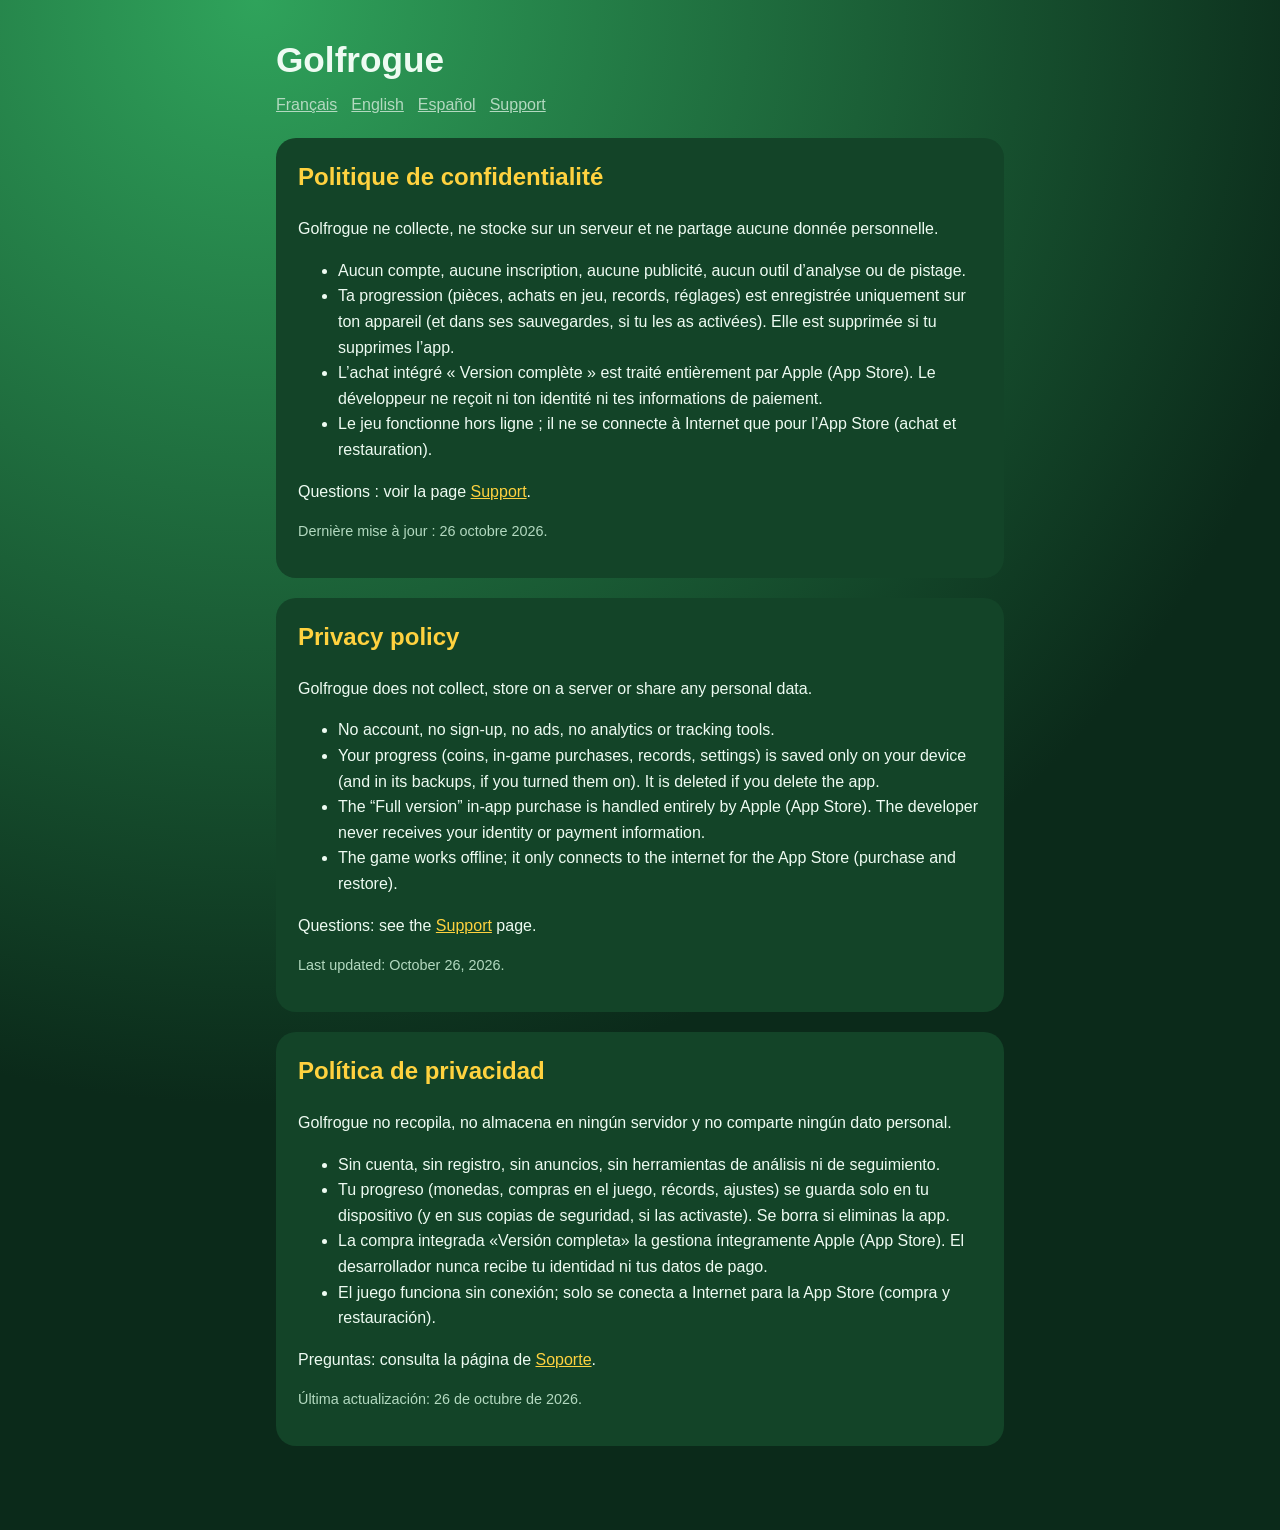
==== privacy.html @ e6b210a2 "Create privacy.html" ====
<!doctype html>
<html lang="fr">
<head>
<meta charset="utf-8">
<meta name="viewport" content="width=device-width, initial-scale=1">
<title>Golfrogue · Confidentialité / Privacy / Privacidad</title>
<link rel="stylesheet" href="style.css">
</head>
<body>
<main>
<h1>Golfrogue</h1>
<nav><a href="#fr">Français</a><a href="#en">English</a><a href="#es">Español</a><a href="index.html">Support</a></nav>

<section id="fr">
<h2>Politique de confidentialité</h2>
<p>Golfrogue ne collecte, ne stocke sur un serveur et ne partage aucune donnée personnelle.</p>
<ul>
<li>Aucun compte, aucune inscription, aucune publicité, aucun outil d’analyse ou de pistage.</li>
<li>Ta progression (pièces, achats en jeu, records, réglages) est enregistrée uniquement sur ton appareil (et dans ses sauvegardes, si tu les as activées). Elle est supprimée si tu supprimes l’app.</li>
<li>L’achat intégré « Version complète » est traité entièrement par Apple (App Store). Le développeur ne reçoit ni ton identité ni tes informations de paiement.</li>
<li>Le jeu fonctionne hors ligne ; il ne se connecte à Internet que pour l’App Store (achat et restauration).</li>
</ul>
<p>Questions : voir la page <a href="index.html">Support</a>.</p>
<p class="muted">Dernière mise à jour : 26 octobre 2026.</p>
</section>

<section id="en">
<h2>Privacy policy</h2>
<p>Golfrogue does not collect, store on a server or share any personal data.</p>
<ul>
<li>No account, no sign-up, no ads, no analytics or tracking tools.</li>
<li>Your progress (coins, in-game purchases, records, settings) is saved only on your device (and in its backups, if you turned them on). It is deleted if you delete the app.</li>
<li>The “Full version” in-app purchase is handled entirely by Apple (App Store). The developer never receives your identity or payment information.</li>
<li>The game works offline; it only connects to the internet for the App Store (purchase and restore).</li>
</ul>
<p>Questions: see the <a href="index.html">Support</a> page.</p>
<p class="muted">Last updated: October 26, 2026.</p>
</section>

<section id="es">
<h2>Política de privacidad</h2>
<p>Golfrogue no recopila, no almacena en ningún servidor y no comparte ningún dato personal.</p>
<ul>
<li>Sin cuenta, sin registro, sin anuncios, sin herramientas de análisis ni de seguimiento.</li>
<li>Tu progreso (monedas, compras en el juego, récords, ajustes) se guarda solo en tu dispositivo (y en sus copias de seguridad, si las activaste). Se borra si eliminas la app.</li>
<li>La compra integrada «Versión completa» la gestiona íntegramente Apple (App Store). El desarrollador nunca recibe tu identidad ni tus datos de pago.</li>
<li>El juego funciona sin conexión; solo se conecta a Internet para la App Store (compra y restauración).</li>
</ul>
<p>Preguntas: consulta la página de <a href="index.html">Soporte</a>.</p>
<p class="muted">Última actualización: 26 de octubre de 2026.</p>
</section>
</main>
</body>
</html>
---- style.css ----
:root { --bg: #0b2a1a; --card: #134428; --text: #eefbf2; --muted: #b3d9c0; --accent: #ffd23f; }
* { box-sizing: border-box; }
body { margin: 0; background: radial-gradient(circle at 20% 0%, #2fa35b, var(--bg) 60%); color: var(--text);
       font: 16px/1.6 -apple-system, BlinkMacSystemFont, "Segoe UI", sans-serif; min-height: 100vh; }
main { max-width: 760px; margin: 0 auto; padding: 32px 16px 64px; }
h1 { font-size: 2.2rem; margin: 0 0 4px; }
h2 { margin-top: 0; color: var(--accent); }
nav a { color: var(--muted); margin-right: 14px; }
section { background: var(--card); border-radius: 20px; padding: 20px 22px; margin: 20px 0; }
a { color: var(--accent); }
p, li { color: var(--text); }
.muted { color: var(--muted); font-size: .9rem; }
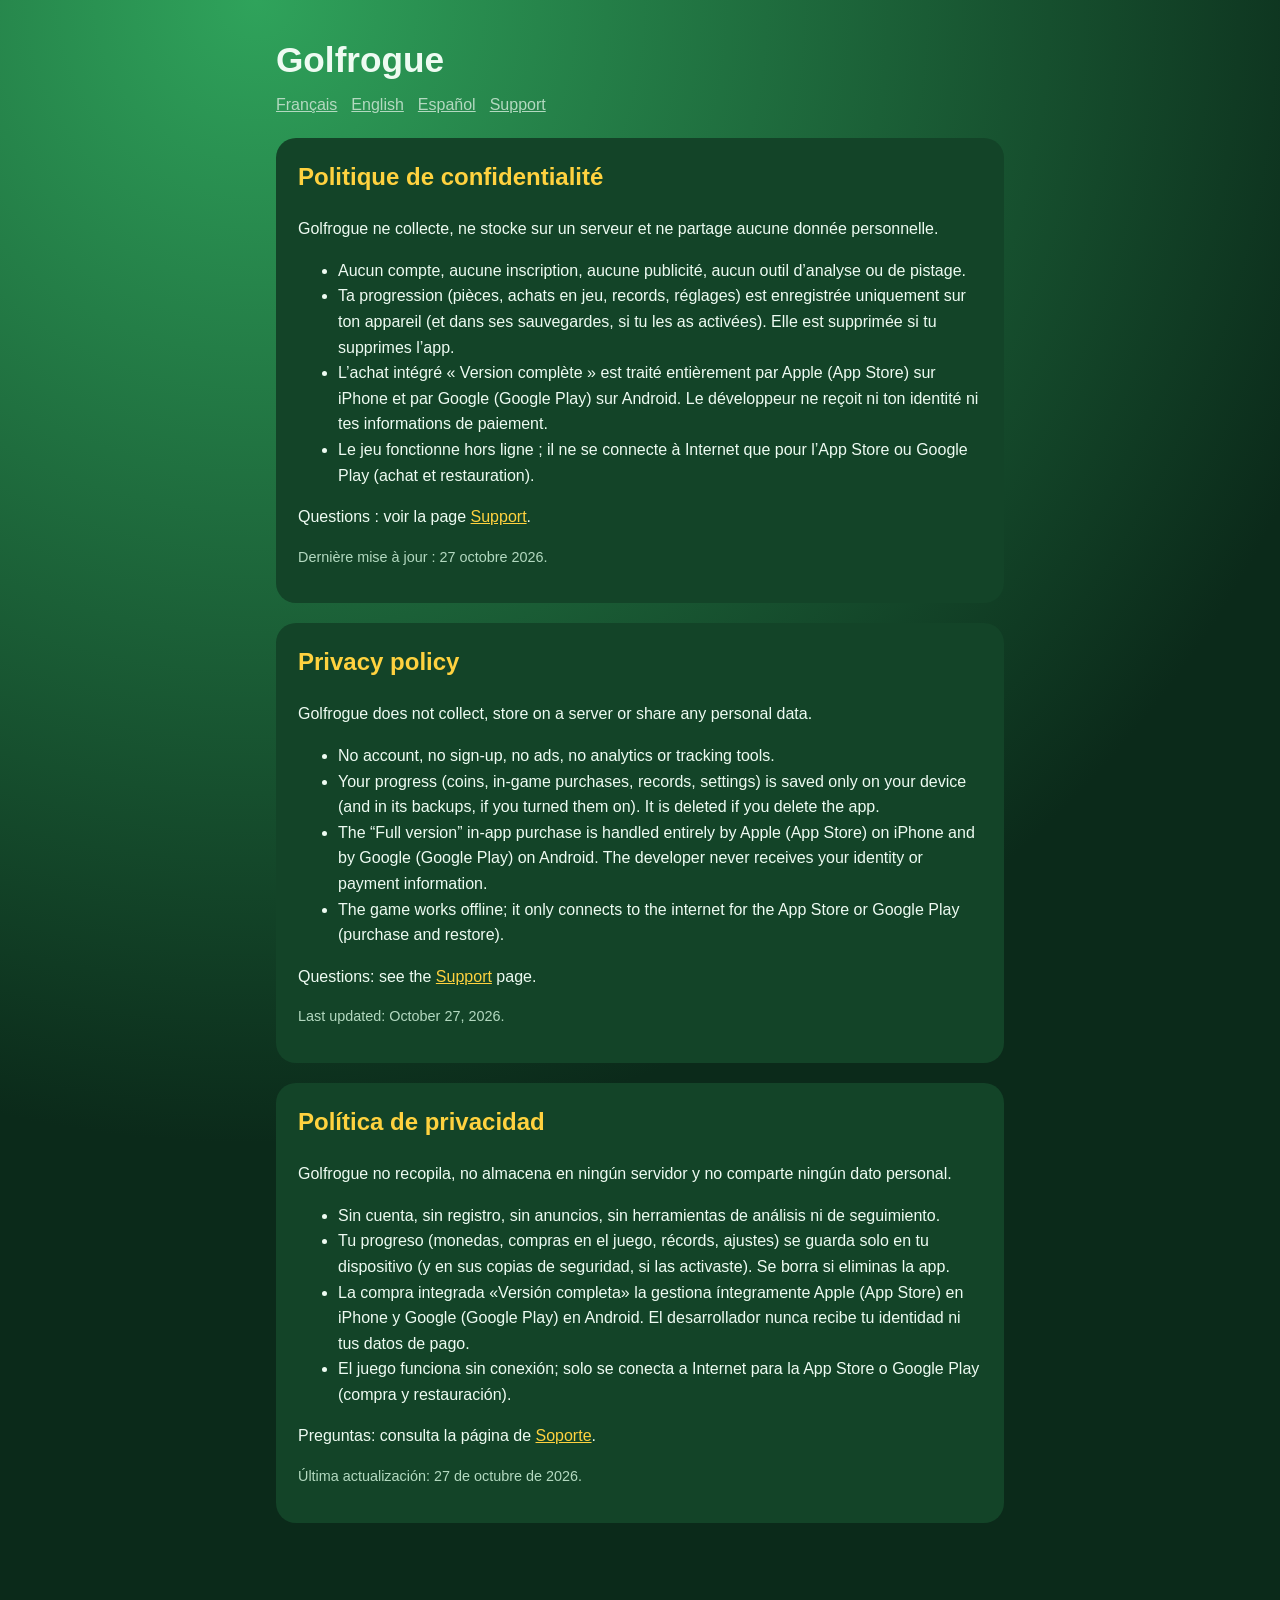
==== commit 8116bfee: "Mention Google Play on the privacy page" ====
--- a/privacy.html
+++ b/privacy.html
@@ -17,11 +17,11 @@
 <ul>
 <li>Aucun compte, aucune inscription, aucune publicité, aucun outil d’analyse ou de pistage.</li>
 <li>Ta progression (pièces, achats en jeu, records, réglages) est enregistrée uniquement sur ton appareil (et dans ses sauvegardes, si tu les as activées). Elle est supprimée si tu supprimes l’app.</li>
-<li>L’achat intégré « Version complète » est traité entièrement par Apple (App Store). Le développeur ne reçoit ni ton identité ni tes informations de paiement.</li>
-<li>Le jeu fonctionne hors ligne ; il ne se connecte à Internet que pour l’App Store (achat et restauration).</li>
+<li>L’achat intégré « Version complète » est traité entièrement par Apple (App Store) sur iPhone et par Google (Google Play) sur Android. Le développeur ne reçoit ni ton identité ni tes informations de paiement.</li>
+<li>Le jeu fonctionne hors ligne ; il ne se connecte à Internet que pour l’App Store ou Google Play (achat et restauration).</li>
 </ul>
 <p>Questions : voir la page <a href="index.html">Support</a>.</p>
-<p class="muted">Dernière mise à jour : 26 octobre 2026.</p>
+<p class="muted">Dernière mise à jour : 27 octobre 2026.</p>
 </section>
 
 <section id="en">
@@ -30,11 +30,11 @@
 <ul>
 <li>No account, no sign-up, no ads, no analytics or tracking tools.</li>
 <li>Your progress (coins, in-game purchases, records, settings) is saved only on your device (and in its backups, if you turned them on). It is deleted if you delete the app.</li>
-<li>The “Full version” in-app purchase is handled entirely by Apple (App Store). The developer never receives your identity or payment information.</li>
-<li>The game works offline; it only connects to the internet for the App Store (purchase and restore).</li>
+<li>The “Full version” in-app purchase is handled entirely by Apple (App Store) on iPhone and by Google (Google Play) on Android. The developer never receives your identity or payment information.</li>
+<li>The game works offline; it only connects to the internet for the App Store or Google Play (purchase and restore).</li>
 </ul>
 <p>Questions: see the <a href="index.html">Support</a> page.</p>
-<p class="muted">Last updated: October 26, 2026.</p>
+<p class="muted">Last updated: October 27, 2026.</p>
 </section>
 
 <section id="es">
@@ -43,11 +43,11 @@
 <ul>
 <li>Sin cuenta, sin registro, sin anuncios, sin herramientas de análisis ni de seguimiento.</li>
 <li>Tu progreso (monedas, compras en el juego, récords, ajustes) se guarda solo en tu dispositivo (y en sus copias de seguridad, si las activaste). Se borra si eliminas la app.</li>
-<li>La compra integrada «Versión completa» la gestiona íntegramente Apple (App Store). El desarrollador nunca recibe tu identidad ni tus datos de pago.</li>
-<li>El juego funciona sin conexión; solo se conecta a Internet para la App Store (compra y restauración).</li>
+<li>La compra integrada «Versión completa» la gestiona íntegramente Apple (App Store) en iPhone y Google (Google Play) en Android. El desarrollador nunca recibe tu identidad ni tus datos de pago.</li>
+<li>El juego funciona sin conexión; solo se conecta a Internet para la App Store o Google Play (compra y restauración).</li>
 </ul>
 <p>Preguntas: consulta la página de <a href="index.html">Soporte</a>.</p>
-<p class="muted">Última actualización: 26 de octubre de 2026.</p>
+<p class="muted">Última actualización: 27 de octubre de 2026.</p>
 </section>
 </main>
 </body>
